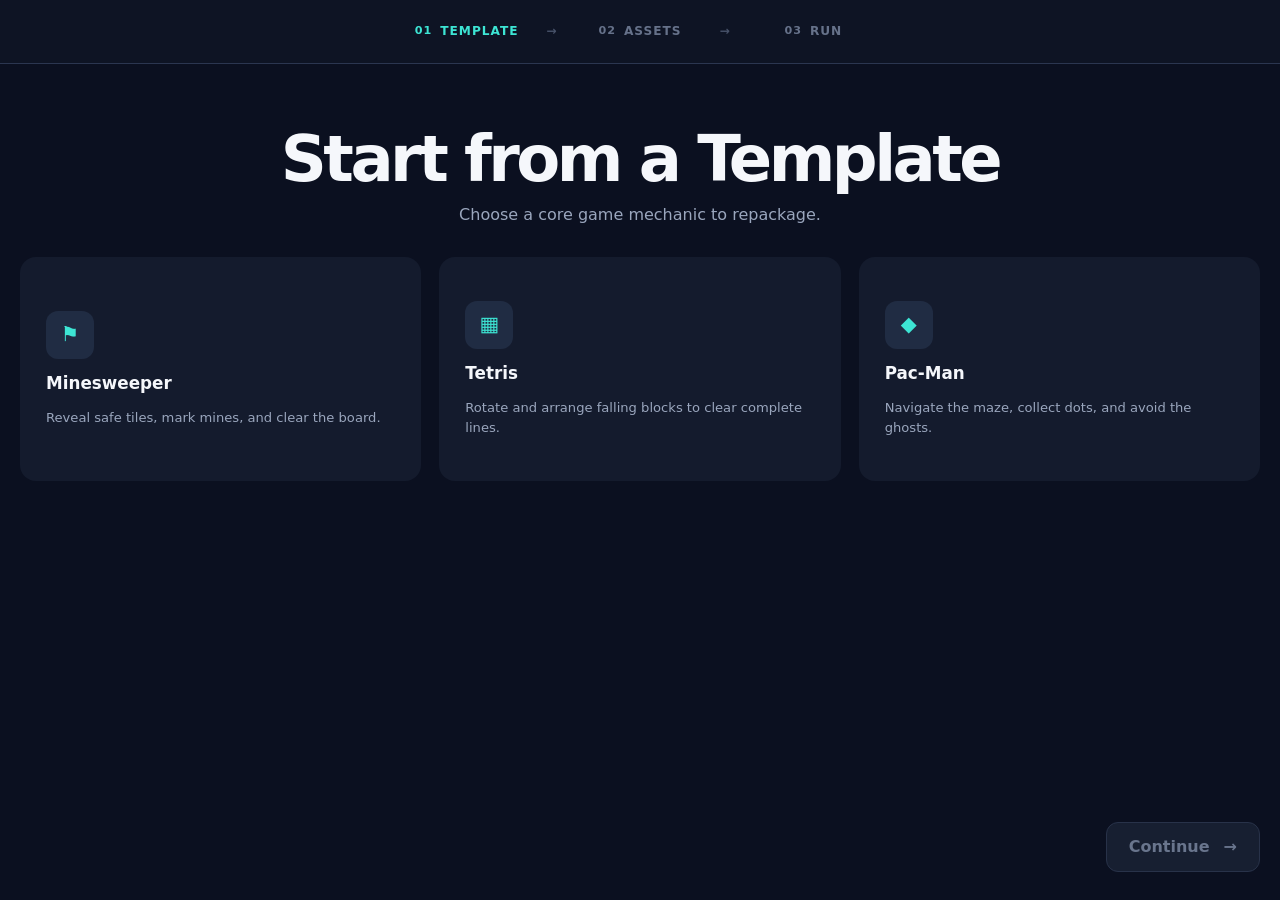
==== index.html @ 663548bf "Publish Shanzhai Event Generator" ====
<!doctype html>
<html lang="en">
  <head>
    <meta charset="UTF-8" />
    <meta name="viewport" content="width=device-width, initial-scale=1.0" />
    <meta name="description" content="A three-step classroom prototype about formulaic game-event production." />
    <title>Shanzhai Game Factory</title>
    <link rel="icon" type="image/svg+xml" href="data:image/svg+xml,%3Csvg xmlns='http://www.w3.org/2000/svg' viewBox='0 0 64 64'%3E%3Crect width='64' height='64' rx='14' fill='%230b1020'/%3E%3Cpath d='M13 22h22l-8 9h24L30 52l7-14H13z' fill='%233de5d4'/%3E%3C/svg%3E" />
    <link rel="stylesheet" href="style.css?v=9" />
  </head>
  <body>
    <header class="progress-header" aria-label="Production progress">
      <ol class="progress-track">
        <li data-progress="1"><b>01</b><span>TEMPLATE</span></li>
        <li data-progress="2"><b>02</b><span>ASSETS</span></li>
        <li data-progress="3"><b>03</b><span>RUN</span></li>
      </ol>
    </header>

    <main class="app-shell">
      <section class="wizard-step" id="step-template" data-step="1" aria-labelledby="template-title">
        <header class="step-copy">
          <h1 id="template-title">Start from a Template</h1>
          <p>Choose a core game mechanic to repackage.</p>
        </header>

        <div class="choice-grid template-grid" aria-label="Core game mechanic templates">
          <button class="choice-card" type="button" data-mechanic="minesweeper" aria-pressed="false">
            <span class="choice-icon" aria-hidden="true">⚑</span><strong>Minesweeper</strong><small>Reveal safe tiles, mark mines, and clear the board.</small><i aria-hidden="true">✓</i>
          </button>
          <button class="choice-card" type="button" data-mechanic="tetris" aria-pressed="false">
            <span class="choice-icon" aria-hidden="true">▦</span><strong>Tetris</strong><small>Rotate and arrange falling blocks to clear complete lines.</small><i aria-hidden="true">✓</i>
          </button>
          <button class="choice-card" type="button" data-mechanic="pacman" aria-pressed="false">
            <span class="choice-icon" aria-hidden="true">◆</span><strong>Pac-Man</strong><small>Navigate the maze, collect dots, and avoid the ghosts.</small><i aria-hidden="true">✓</i>
          </button>
        </div>

        <footer class="wizard-actions single-action">
          <button class="button button-primary" id="continue-button" type="button" disabled>Continue <span aria-hidden="true">→</span></button>
        </footer>
      </section>

      <section class="wizard-step" id="step-assets" data-step="2" aria-labelledby="assets-title" hidden>
        <header class="step-copy">
          <p class="selected-template">Selected Template: <strong id="selected-template-name">—</strong></p>
          <h1 id="assets-title">Prepare the Assets</h1>
          <p>Choose the elements used to package the game.</p>
        </header>

        <div class="choice-grid asset-grid" aria-label="Commercial packaging assets">
          <button class="choice-card asset-card" type="button" data-layer="character" aria-pressed="false">
            <span class="choice-icon" aria-hidden="true">◇</span><strong>Anime Character</strong><small>An original event host.</small><i aria-hidden="true">✓</i>
          </button>
          <button class="choice-card asset-card" type="button" data-layer="story" aria-pressed="false">
            <span class="choice-icon" aria-hidden="true">≋</span><strong>Event Story</strong><small>A short limited-time premise.</small><i aria-hidden="true">✓</i>
          </button>
          <button class="choice-card asset-card" type="button" data-layer="currency" aria-pressed="false">
            <span class="choice-icon" aria-hidden="true">◆</span><strong>Event Currency</strong><small>A collectible exchange token.</small><i aria-hidden="true">✓</i>
          </button>
          <button class="choice-card asset-card" type="button" data-layer="missions" aria-pressed="false">
            <span class="choice-icon" aria-hidden="true">☷</span><strong>Daily Missions</strong><small>A repeatable progress goal.</small><i aria-hidden="true">✓</i>
          </button>
          <button class="choice-card asset-card" type="button" data-layer="rewards" aria-pressed="false">
            <span class="choice-icon" aria-hidden="true">✺</span><strong>Limited Rewards</strong><small>A small scarcity display.</small><i aria-hidden="true">✓</i>
          </button>
          <button class="choice-card asset-card" type="button" data-layer="gacha" aria-pressed="false">
            <span class="choice-icon" aria-hidden="true">✧</span><strong>Gacha UI</strong><small>A draw button and pity count.</small><i aria-hidden="true">✓</i>
          </button>
        </div>

        <p class="formula-preview" id="formula-preview" aria-live="polite">Choose at least one asset.</p>

        <footer class="wizard-actions">
          <button class="button button-secondary" id="back-button" type="button"><span aria-hidden="true">←</span> Back</button>
          <button class="button button-primary" id="build-button" type="button" disabled>Build &amp; Run <span aria-hidden="true">→</span></button>
        </footer>
      </section>

      <section class="run-step" id="step-run" data-step="3" aria-labelledby="event-title" hidden>
        <header class="run-toolbar">
          <div class="system-stamp"><span>PREFAB EVENT GENERATED</span><strong id="formula-number">FORMULA NO. SZ-042</strong></div>
          <div class="run-actions">
            <button class="button button-secondary" id="back-to-builder" type="button"><span aria-hidden="true">←</span> Back to Builder</button>
            <button class="button button-secondary" id="restart-game" type="button">Restart Game <span aria-hidden="true">↻</span></button>
          </div>
        </header>

        <article class="game-frame" id="game-frame" data-mechanic="minesweeper" data-layout="0">
          <header class="event-header">
            <div class="event-mark" id="event-mark" aria-hidden="true">✦</div>
            <h1 id="event-title">Neon Bloom Protocol</h1>
            <article class="character-module" data-run-layer="character" hidden>
              <div class="abstract-portrait"><i></i><b></b></div><strong id="character-name">Astra Venn</strong>
            </article>
          </header>

          <article class="story-module" data-run-layer="story" hidden>
            <strong id="story-speaker">Astra Venn</strong><p id="story-text">The copied signal is multiplying again. Keep moving.</p>
          </article>

          <div class="game-body">
            <section class="core-game" aria-label="Playable core mechanic"><div class="core-stage" id="game-stage"></div></section>

            <section class="packaging-panel" id="packaging-panel" aria-label="Selected commercial packaging">
              <article class="package-module currency-module" data-run-layer="currency" hidden>
                <span class="module-icon" aria-hidden="true">◆</span><div><strong id="currency-value">1,840</strong><small id="currency-name">PULSE SHARDS</small></div>
              </article>
              <article class="package-module mission-module" data-run-layer="missions" hidden>
                <strong>Daily Mission</strong><p id="mission-name">Move through the arena</p><div class="progress-bar"><i id="mission-bar"></i></div><small id="mission-value">0%</small>
              </article>
              <article class="package-module reward-module" data-run-layer="rewards" hidden>
                <strong>Limited Rewards</strong><div class="reward-row" id="reward-row"></div>
              </article>
              <article class="package-module gacha-module" data-run-layer="gacha" hidden>
                <strong id="gacha-title">ASTRA / OVERCLOCKED</strong><button class="draw-button" id="gacha-pull" type="button">Draw ×1</button><small id="gacha-status">Guarantee 18 / 80</small>
              </article>
            </section>
          </div>
        </article>
      </section>
    </main>

    <output class="toast" id="toast" aria-live="polite"></output>
    <noscript><p class="noscript">This prototype requires JavaScript.</p></noscript>
    <script src="script.js?v=9"></script>
  </body>
</html>
---- style.css ----
:root {
  color-scheme: dark;
  --bg: #0b1020;
  --surface: #141b2d;
  --surface-2: #1a2338;
  --line: #2b3650;
  --text: #f5f7fb;
  --muted: #9aa6bd;
  --cyan: #3de5d4;
  --pink: #f052a7;
  --yellow: #f3ca5b;
  --accent: var(--cyan);
  --radius: 16px;
  font-family: Inter, ui-sans-serif, system-ui, -apple-system, BlinkMacSystemFont, "Segoe UI", sans-serif;
}

* { box-sizing: border-box; }
html { min-width: 0; }
body { min-width: 0; min-height: 100vh; margin: 0; color: var(--text); background: var(--bg); line-height: 1.5; overflow-x: hidden; }
button { color: inherit; font: inherit; }
button:not(:disabled) { cursor: pointer; }
button:focus-visible { outline: 3px solid var(--yellow); outline-offset: 3px; }
[hidden] { display: none !important; }
h1, h2, h3, p { margin: 0; }

.progress-header { height: 64px; display: grid; place-items: center; border-bottom: 1px solid var(--line); background: #0e1424; }
.progress-track { width: min(520px, calc(100% - 32px)); margin: 0; padding: 0; display: grid; grid-template-columns: repeat(3, 1fr); list-style: none; }
.progress-track li { position: relative; display: flex; align-items: center; justify-content: center; gap: 8px; color: #66728a; font-size: .76rem; font-weight: 800; letter-spacing: .08em; }
.progress-track li:not(:last-child)::after { content: "→"; position: absolute; right: -4px; color: #475269; }
.progress-track b { font-size: .7rem; }
.progress-track li.is-current { color: var(--cyan); }
.progress-track li.is-complete { color: #b8c1d2; }

.app-shell { width: min(1240px, calc(100% - 40px)); min-height: calc(100vh - 64px); margin: 0 auto; }
.wizard-step { min-height: calc(100vh - 64px); padding: clamp(42px, 7vh, 82px) 0 28px; display: flex; flex-direction: column; animation: step-in 180ms ease both; }
.step-copy { margin-bottom: 30px; text-align: center; }
.step-copy h1 { font-size: clamp(2.35rem, 5vw, 4.4rem); line-height: 1; letter-spacing: -.055em; }
.step-copy > p:last-child { margin-top: 12px; color: var(--muted); font-size: 1rem; }
.selected-template { margin-bottom: 12px; color: var(--muted); font-size: .82rem; }
.selected-template strong { color: var(--cyan); }

.choice-grid { display: grid; gap: 18px; }
.template-grid { grid-template-columns: repeat(3, minmax(0, 1fr)); }
.asset-grid { width: min(980px, 100%); margin: 0 auto; grid-template-columns: repeat(3, minmax(0, 1fr)); }
.choice-card { min-width: 0; min-height: 224px; padding: 24px; position: relative; display: grid; align-content: center; justify-items: start; gap: 12px; color: var(--text); background: var(--surface); border: 2px solid transparent; border-radius: var(--radius); text-align: left; transition: transform 140ms ease, border-color 140ms ease, background 140ms ease; }
.choice-card:hover { transform: translateY(-3px); border-color: #40506f; background: #182135; }
.choice-card:active { transform: translateY(0) scale(.99); }
.choice-card[aria-pressed="true"] { border-color: var(--cyan); background: #162636; }
.choice-card > strong { font-size: 1.05rem; }
.choice-card > small { color: var(--muted); font-size: .82rem; line-height: 1.5; }
.choice-card > i { width: 28px; aspect-ratio: 1; position: absolute; top: 14px; right: 14px; display: grid; place-items: center; color: #071312; background: var(--cyan); border-radius: 50%; font-size: .8rem; font-style: normal; font-weight: 900; opacity: 0; transform: scale(.7); transition: opacity 140ms ease, transform 140ms ease; }
.choice-card[aria-pressed="true"] > i { opacity: 1; transform: scale(1); }
.choice-icon { width: 48px; aspect-ratio: 1; display: grid; place-items: center; color: var(--cyan); background: #202c43; border-radius: 12px; font-size: 1.3rem; }
.asset-card { min-height: 150px; grid-template-columns: 52px minmax(0, 1fr); align-items: center; align-content: center; gap: 6px 14px; }
.asset-card .choice-icon { grid-row: 1 / 3; }
.asset-card > strong, .asset-card > small { grid-column: 2; }
.asset-card:nth-child(even)[aria-pressed="true"] { border-color: var(--pink); background: #291d35; }
.asset-card:nth-child(even)[aria-pressed="true"] > i { color: white; background: var(--pink); }
.asset-card:nth-child(even) .choice-icon { color: var(--pink); }

.formula-preview { width: min(980px, 100%); margin: 22px auto 0; color: var(--muted); font-size: .82rem; text-align: center; overflow-wrap: anywhere; }
.formula-preview.is-ready { color: #d9e0ec; }

.wizard-actions { margin-top: auto; padding-top: 28px; display: flex; align-items: center; justify-content: space-between; gap: 16px; }
.single-action { justify-content: flex-end; }
.button { min-height: 50px; padding: 0 22px; display: inline-flex; align-items: center; justify-content: center; gap: 14px; border: 1px solid var(--line); border-radius: 12px; font-weight: 800; transition: transform 130ms ease, background 130ms ease, border-color 130ms ease; }
.button:active:not(:disabled) { transform: translateY(1px); }
.button-primary { color: #061412; background: var(--cyan); border-color: var(--cyan); }
.button-primary:hover:not(:disabled) { background: #75eee2; }
.button-primary:disabled { color: #69758d; background: #171f31; border-color: #283249; cursor: not-allowed; }
.button-secondary { color: var(--text); background: var(--surface); }
.button-secondary:hover { border-color: var(--cyan); background: #182537; }

.run-step { min-height: calc(100vh - 64px); padding: 20px 0 28px; animation: step-in 180ms ease both; }
.run-toolbar { min-height: 58px; margin-bottom: 16px; display: flex; align-items: center; justify-content: space-between; gap: 18px; }
.system-stamp { display: grid; gap: 2px; color: var(--muted); font-size: .68rem; letter-spacing: .09em; }
.system-stamp strong { color: var(--cyan); font-size: .82rem; }
.run-actions { display: flex; gap: 10px; }
.run-actions .button { min-height: 44px; padding-inline: 16px; font-size: .82rem; }

.game-frame { --game-accent: var(--cyan); min-height: calc(100vh - 158px); overflow: hidden; background: var(--surface); border-radius: 20px; }
.game-frame[data-mechanic="tetris"] { --game-accent: #b690ff; }
.game-frame[data-mechanic="pacman"] { --game-accent: #62dfa6; }
.event-header { min-height: 104px; padding: 18px 22px; display: grid; grid-template-columns: 58px minmax(0, 1fr) auto; align-items: center; gap: 18px; background: #1a2438; }
.event-mark { width: 56px; aspect-ratio: 1; display: grid; place-items: center; color: #071413; background: var(--game-accent); border-radius: 16px; font-size: 1.35rem; }
.event-header h1 { font-size: clamp(1.7rem, 3.3vw, 3rem); line-height: 1; letter-spacing: -.045em; text-transform: uppercase; }
.game-frame:not(.has-character) .event-header { grid-template-columns: 58px minmax(0, 1fr); }
.character-module { min-width: 190px; padding: 9px 12px; display: grid; grid-template-columns: 48px minmax(0, 1fr); align-items: center; gap: 10px; background: #232036; border-radius: 14px; }
.abstract-portrait { width: 46px; aspect-ratio: 1; position: relative; overflow: hidden; background: var(--pink); border-radius: 50%; }
.abstract-portrait i { width: 21px; aspect-ratio: 1; position: absolute; left: 13px; top: 6px; background: #ffd7c9; border-radius: 50%; }
.abstract-portrait b { width: 33px; height: 22px; position: absolute; left: 7px; bottom: -3px; background: #563c88; border-radius: 50% 50% 0 0; }
.character-module strong { overflow: hidden; text-overflow: ellipsis; white-space: nowrap; }
.story-module { padding: 13px 22px; display: flex; align-items: baseline; gap: 12px; background: #251c32; border-top: 1px solid #392746; }
.story-module strong { color: var(--pink); white-space: nowrap; }
.story-module p { color: #d6cfdf; font-size: .88rem; }

.game-body { padding: 16px; display: grid; grid-template-columns: minmax(0, 1fr) 280px; gap: 16px; }
.core-game { min-width: 0; overflow: hidden; background: #101728; border-radius: var(--radius); }
.core-stage { min-height: 520px; }
.packaging-panel { min-width: 0; display: grid; align-content: start; gap: 12px; }
.package-module { min-width: 0; padding: 16px; background: var(--surface-2); border-radius: 14px; }
.currency-module { display: flex; align-items: center; gap: 14px; }
.module-icon { width: 38px; aspect-ratio: 1; display: grid; place-items: center; color: #071413; background: var(--game-accent); border-radius: 11px; }
.currency-module > div { min-width: 0; display: grid; }
.currency-module strong { color: var(--game-accent); font-size: 1.35rem; }
.currency-module small, .gacha-module small { color: var(--muted); font-size: .72rem; }
.mission-module p { margin-top: 6px; color: var(--muted); font-size: .82rem; }
.mission-module > small { display: block; margin-top: 7px; color: var(--game-accent); text-align: right; }
.progress-bar { height: 8px; margin-top: 12px; overflow: hidden; background: #0d1424; border-radius: 99px; }
.progress-bar i { width: 0; height: 100%; display: block; background: var(--game-accent); transition: width 160ms ease; }
.reward-row { margin-top: 12px; display: grid; grid-template-columns: repeat(3, 1fr); gap: 7px; }
.reward-item { padding: 10px 4px; display: grid; place-items: center; gap: 4px; color: var(--game-accent); background: #101728; border-radius: 10px; text-align: center; }
.reward-item small { color: var(--muted); font-size: .68rem; }
.gacha-module { display: grid; gap: 10px; }
.draw-button, .core-button { min-height: 42px; padding: 0 14px; color: white; background: #3c2448; border: 1px solid var(--pink); border-radius: 10px; font-weight: 800; transition: background 130ms ease, transform 130ms ease; }
.draw-button:hover, .core-button:hover:not(:disabled) { background: #57305f; }
.draw-button:active, .core-button:active:not(:disabled) { transform: translateY(1px); }
.core-button:disabled { opacity: .38; cursor: not-allowed; }

/* Three fixed layout families; Build & Run selects one internally. */
.game-frame[data-layout="1"] .game-body { grid-template-columns: 1fr; }
.game-frame[data-layout="1"] .packaging-panel { grid-template-columns: repeat(auto-fit, minmax(210px, 1fr)); }
.game-frame[data-layout="1"] .core-stage { min-height: 560px; }
.game-frame[data-layout="2"] .game-body { grid-template-columns: 300px minmax(0, 1fr); }
.game-frame[data-layout="2"] .packaging-panel { grid-column: 1; grid-row: 1; }
.game-frame[data-layout="2"] .core-game { grid-column: 2; grid-row: 1; }
.game-frame:not(.has-packaging) .game-body { grid-template-columns: 1fr; }
.game-frame[data-layout="2"]:not(.has-packaging) .core-game { grid-column: 1; grid-row: 1; }

/* Playable classic mechanics */
.game-hud { min-height: 48px; padding: 0 16px; display: flex; align-items: center; justify-content: space-between; gap: 12px; color: #dce4ef; background: #182238; font-size: .78rem; font-weight: 800; }
.move-pad { display: grid; grid-template-columns: repeat(3, 42px); gap: 5px; }
.move-pad .core-button { min-height: 40px; padding: 0; }
.move-pad .up { grid-column: 2; }.move-pad .left { grid-column: 1; grid-row: 2; }.move-pad .down { grid-column: 2; grid-row: 2; }.move-pad .right { grid-column: 3; grid-row: 2; }
.game-status { color: var(--muted); font-size: .82rem; }

/* Minesweeper */
.minesweeper-game { min-height: 520px; padding: 16px; display: grid; grid-template-rows: auto 1fr auto; gap: 16px; background: #101a2d; }
.mine-board { width: min(500px, 100%); aspect-ratio: 1; padding: 10px; place-self: center; display: grid; grid-template-columns: repeat(9, 1fr); gap: 4px; background: #0c1424; border-radius: 16px; }
.mine-cell { min-width: 0; padding: 0; color: #dce9f5; background: #26344d; border: 1px solid #34445f; border-radius: 7px; font-size: clamp(.65rem, 2vw, 1rem); font-weight: 900; transition: background 100ms ease, transform 100ms ease; }
.mine-cell:hover:not(:disabled) { background: #314361; transform: scale(.96); }
.mine-cell.is-revealed { background: #151f31; border-color: #253249; }
.mine-cell.is-flagged { color: var(--pink); background: #39243c; }
.mine-cell.is-mine { color: white; background: #a63b70; }
.mine-count-1 { color: #62dce0; }.mine-count-2 { color: #73dfa1; }.mine-count-3 { color: #ff718e; }.mine-count-4, .mine-count-5, .mine-count-6, .mine-count-7, .mine-count-8 { color: #c49aff; }
.minesweeper-game > .game-status { min-height: 24px; text-align: center; }

/* Tetris */
.tetris-game { min-height: 520px; padding: 16px; display: grid; grid-template-rows: auto 1fr auto; gap: 14px; background: #151429; }
.tetris-playfield { min-width: 0; display: grid; grid-template-columns: minmax(220px, 310px) 170px; align-items: center; justify-content: center; gap: 18px; }
.tetris-board { width: min(310px, 100%); aspect-ratio: 1 / 2; padding: 6px; display: grid; grid-template-columns: repeat(10, 1fr); grid-template-rows: repeat(20, 1fr); gap: 2px; background: #0b1020; border-radius: 12px; }
.tetris-cell { min-width: 0; min-height: 0; background: #182137; border-radius: 2px; }
.tetris-cell[class*="block-"] { border: 1px solid rgba(255,255,255,.18); }
.block-1 { background: #48dcd4; }.block-2 { background: #f3ca5b; }.block-3 { background: #b690ff; }.block-4 { background: #ff9e68; }.block-5 { background: #6e9cff; }.block-6 { background: #62dfa6; }.block-7 { background: #f052a7; }
.tetris-cell.is-active { outline: 1px solid rgba(255,255,255,.55); outline-offset: -2px; }
.tetris-info { min-width: 0; display: grid; gap: 8px; }
.tetris-info strong { color: var(--game-accent); font-size: 2.6rem; line-height: 1; }
.tetris-info > span { color: var(--muted); font-size: .68rem; font-weight: 800; }
.tetris-controls { display: flex; justify-content: center; flex-wrap: wrap; gap: 7px; }

/* Pac-Man style maze with original geometric pieces */
.pacman-game { min-height: 520px; padding: 16px; display: grid; grid-template-rows: auto 1fr auto; gap: 14px; background: #10221e; }
.maze-board { width: min(720px, 100%); aspect-ratio: 17 / 13; padding: 7px; place-self: center; display: grid; grid-template-columns: repeat(var(--maze-columns), 1fr); grid-template-rows: repeat(13, 1fr); gap: 2px; background: #0b1517; border-radius: 14px; }
.maze-cell { min-width: 0; min-height: 0; position: relative; display: grid; place-items: center; background: #142724; }
.maze-cell.is-wall { background: #315249; border-radius: 3px; }
.maze-dot { width: 22%; aspect-ratio: 1; background: #f3ca5b; border-radius: 50%; }
.maze-player { width: 66%; aspect-ratio: 1; z-index: 2; background: var(--cyan); border: 3px solid #9bf8ee; border-radius: 8px; transform: rotate(45deg); }
.maze-enemy { width: 66%; height: 72%; z-index: 3; background: var(--pink); border-radius: 50% 50% 16% 16%; }
.maze-enemy::after { content: ""; width: 18%; aspect-ratio: 1; position: absolute; left: 22%; top: 27%; background: white; border-radius: 50%; box-shadow: 13px 0 0 white; }
.maze-controls { display: grid; grid-template-columns: auto 1fr; align-items: center; gap: 16px; }

/* Asset selections reskin the game without changing its rules. */
.game-frame.asset-character .maze-player { background: var(--pink); border-color: #ffb9dc; border-radius: 50%; }
.game-frame.asset-character .mine-cell.is-flagged { color: #ffd4e8; }
.game-frame.asset-character .tetris-cell.is-active { border-radius: 50%; }
.game-frame.asset-story .mine-board, .game-frame.asset-story .tetris-board, .game-frame.asset-story .maze-board { background: #17142a; }
.game-frame.asset-currency .mine-board, .game-frame.asset-currency .tetris-board, .game-frame.asset-currency .maze-board { outline: 2px solid var(--cyan); outline-offset: 3px; }
.game-frame.asset-missions .game-hud { box-shadow: inset 0 -3px 0 var(--pink); }
.game-frame.asset-rewards .maze-dot { background: #fff0a3; box-shadow: 0 0 0 2px rgba(243,202,91,.24); }
.game-frame.asset-rewards .mine-cell.is-revealed { border-color: #536685; }
.game-frame.asset-rewards .tetris-cell[class*="block-"] { border-color: rgba(255,255,255,.48); }
.game-frame.asset-gacha .mine-board, .game-frame.asset-gacha .tetris-board, .game-frame.asset-gacha .maze-board { box-shadow: 8px 8px 0 rgba(240,82,167,.22); }

.toast { min-height: 38px; max-width: min(420px, calc(100% - 24px)); padding: 8px 13px; position: fixed; right: 16px; bottom: 16px; z-index: 20; color: #071312; background: var(--cyan); border-radius: 10px; font-size: .8rem; font-weight: 800; opacity: 0; pointer-events: none; transform: translateY(10px); transition: opacity 130ms ease, transform 130ms ease; }
.toast.is-visible { opacity: 1; transform: none; }
.noscript { margin: 20px; color: var(--pink); }

@keyframes step-in { from { opacity: 0; transform: translateY(6px); } to { opacity: 1; transform: none; } }
@media (prefers-reduced-motion: reduce) { *, *::before, *::after { animation-duration: .01ms !important; transition-duration: .01ms !important; } }

@media (max-width: 980px) {
  .template-grid { grid-template-columns: repeat(2, minmax(0, 1fr)); }
  .template-grid .choice-card:last-child:nth-child(odd) { width: calc(50% - 9px); grid-column: 1 / -1; justify-self: center; }
  .game-body, .game-frame[data-layout="2"] .game-body { grid-template-columns: 1fr; }
  .game-frame[data-layout="2"] .packaging-panel, .game-frame[data-layout="2"] .core-game { grid-column: auto; grid-row: auto; }
  .packaging-panel { grid-template-columns: repeat(auto-fit, minmax(210px, 1fr)); }
  .core-stage { min-height: 480px; }
}

@media (max-width: 720px) {
  .progress-track { width: calc(100% - 18px); }
  .progress-track li { font-size: .64rem; }
  .app-shell { width: min(100% - 20px, 1240px); }
  .wizard-step { padding-top: 34px; }
  .step-copy h1 { font-size: 2.35rem; }
  .asset-grid { grid-template-columns: repeat(2, minmax(0, 1fr)); }
  .run-toolbar { align-items: stretch; flex-direction: column; }
  .run-actions { display: grid; grid-template-columns: 1fr 1fr; }
  .event-header { grid-template-columns: 48px minmax(0, 1fr); }
  .game-frame:not(.has-character) .event-header { grid-template-columns: 48px minmax(0, 1fr); }
  .event-mark { width: 48px; }
  .character-module { grid-column: 1 / -1; }
  .story-module { align-items: flex-start; flex-direction: column; gap: 2px; }
  .game-body { padding: 10px; }
  .tetris-playfield { grid-template-columns: minmax(210px, 290px); }
  .tetris-info { grid-template-columns: auto 1fr; align-items: center; }
  .tetris-info .game-status { grid-column: 1 / -1; }
}

@media (max-width: 520px) {
  .progress-header { height: 56px; }
  .progress-track li { gap: 4px; letter-spacing: .03em; }
  .app-shell { min-height: calc(100vh - 56px); }
  .wizard-step { min-height: calc(100vh - 56px); }
  .template-grid, .asset-grid { grid-template-columns: 1fr; }
  .template-grid .choice-card:last-child:nth-child(odd) { width: 100%; grid-column: auto; }
  .choice-card { min-height: 150px; }
  .asset-card { min-height: 132px; }
  .wizard-actions { align-items: stretch; flex-direction: column-reverse; }
  .single-action { flex-direction: column; }
  .wizard-actions .button { width: 100%; }
  .run-actions { grid-template-columns: 1fr; }
  .event-header { padding: 14px; }
  .event-header h1 { font-size: 1.7rem; }
  .event-mark { display: none; }
  .event-header, .game-frame:not(.has-character) .event-header { grid-template-columns: 1fr; }
  .character-module { grid-column: auto; min-width: 0; }
  .packaging-panel, .game-frame[data-layout="1"] .packaging-panel { grid-template-columns: 1fr; }
  .core-stage, .game-frame[data-layout="1"] .core-stage { min-height: 440px; }
  .game-hud { padding-inline: 10px; font-size: .65rem; }
  .minesweeper-game, .tetris-game, .pacman-game { min-height: 440px; padding: 10px; }
  .mine-board { gap: 3px; padding: 6px; }
  .tetris-controls .core-button { min-width: 44px; padding-inline: 10px; }
  .maze-controls { grid-template-columns: 1fr; }
  .maze-controls .move-pad { justify-self: center; }
}
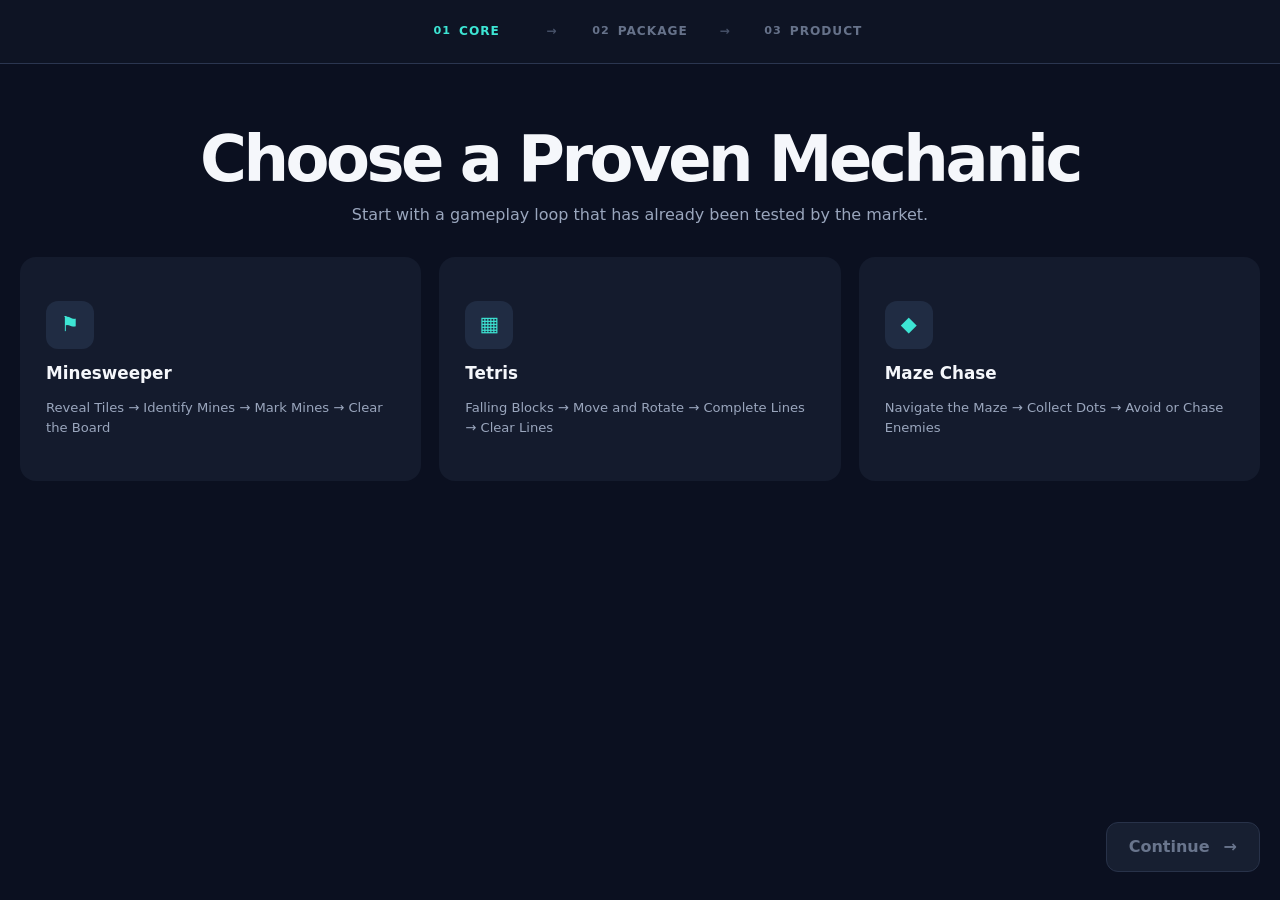
==== commit 2fe9db1c: "Add packaging factory and reveal mechanic" ====
--- a/index.html
+++ b/index.html
@@ -6,35 +6,37 @@
     <meta name="description" content="A three-step classroom prototype about formulaic game-event production." />
     <title>Shanzhai Game Factory</title>
     <link rel="icon" type="image/svg+xml" href="data:image/svg+xml,%3Csvg xmlns='http://www.w3.org/2000/svg' viewBox='0 0 64 64'%3E%3Crect width='64' height='64' rx='14' fill='%230b1020'/%3E%3Cpath d='M13 22h22l-8 9h24L30 52l7-14H13z' fill='%233de5d4'/%3E%3C/svg%3E" />
-    <link rel="stylesheet" href="style.css?v=9" />
+    <link rel="stylesheet" href="style.css?v=12" />
   </head>
   <body>
     <header class="progress-header" aria-label="Production progress">
       <ol class="progress-track">
-        <li data-progress="1"><b>01</b><span>TEMPLATE</span></li>
-        <li data-progress="2"><b>02</b><span>ASSETS</span></li>
-        <li data-progress="3"><b>03</b><span>RUN</span></li>
+        <li data-progress="1"><b>01</b><span>CORE</span></li>
+        <li data-progress="2"><b>02</b><span>PACKAGE</span></li>
+        <li data-progress="3"><b>03</b><span>PRODUCT</span></li>
       </ol>
     </header>
 
     <main class="app-shell">
       <section class="wizard-step" id="step-template" data-step="1" aria-labelledby="template-title">
         <header class="step-copy">
-          <h1 id="template-title">Start from a Template</h1>
-          <p>Choose a core game mechanic to repackage.</p>
+          <h1 id="template-title">Choose a Proven Mechanic</h1>
+          <p>Start with a gameplay loop that has already been tested by the market.</p>
         </header>
 
         <div class="choice-grid template-grid" aria-label="Core game mechanic templates">
           <button class="choice-card" type="button" data-mechanic="minesweeper" aria-pressed="false">
-            <span class="choice-icon" aria-hidden="true">⚑</span><strong>Minesweeper</strong><small>Reveal safe tiles, mark mines, and clear the board.</small><i aria-hidden="true">✓</i>
+            <span class="choice-icon" aria-hidden="true">⚑</span><strong>Minesweeper</strong><small>Reveal Tiles → Identify Mines → Mark Mines → Clear the Board</small><i aria-hidden="true">✓</i>
           </button>
           <button class="choice-card" type="button" data-mechanic="tetris" aria-pressed="false">
-            <span class="choice-icon" aria-hidden="true">▦</span><strong>Tetris</strong><small>Rotate and arrange falling blocks to clear complete lines.</small><i aria-hidden="true">✓</i>
+            <span class="choice-icon" aria-hidden="true">▦</span><strong>Tetris</strong><small>Falling Blocks → Move and Rotate → Complete Lines → Clear Lines</small><i aria-hidden="true">✓</i>
           </button>
           <button class="choice-card" type="button" data-mechanic="pacman" aria-pressed="false">
-            <span class="choice-icon" aria-hidden="true">◆</span><strong>Pac-Man</strong><small>Navigate the maze, collect dots, and avoid the ghosts.</small><i aria-hidden="true">✓</i>
+            <span class="choice-icon" aria-hidden="true">◆</span><strong>Maze Chase</strong><small>Navigate the Maze → Collect Dots → Avoid or Chase Enemies</small><i aria-hidden="true">✓</i>
           </button>
         </div>
+
+        <p class="template-feedback" id="template-feedback" aria-live="polite" hidden>Core mechanic extracted.<br />No original gameplay required.</p>
 
         <footer class="wizard-actions single-action">
           <button class="button button-primary" id="continue-button" type="button" disabled>Continue <span aria-hidden="true">→</span></button>
@@ -44,32 +46,17 @@
       <section class="wizard-step" id="step-assets" data-step="2" aria-labelledby="assets-title" hidden>
         <header class="step-copy">
           <p class="selected-template">Selected Template: <strong id="selected-template-name">—</strong></p>
-          <h1 id="assets-title">Prepare the Assets</h1>
-          <p>Choose the elements used to package the game.</p>
+          <h1 id="assets-title">Apply the Packaging</h1>
+          <p>Make the same mechanic look like a different product.</p>
         </header>
 
-        <div class="choice-grid asset-grid" aria-label="Commercial packaging assets">
-          <button class="choice-card asset-card" type="button" data-layer="character" aria-pressed="false">
-            <span class="choice-icon" aria-hidden="true">◇</span><strong>Anime Character</strong><small>An original event host.</small><i aria-hidden="true">✓</i>
-          </button>
-          <button class="choice-card asset-card" type="button" data-layer="story" aria-pressed="false">
-            <span class="choice-icon" aria-hidden="true">≋</span><strong>Event Story</strong><small>A short limited-time premise.</small><i aria-hidden="true">✓</i>
-          </button>
-          <button class="choice-card asset-card" type="button" data-layer="currency" aria-pressed="false">
-            <span class="choice-icon" aria-hidden="true">◆</span><strong>Event Currency</strong><small>A collectible exchange token.</small><i aria-hidden="true">✓</i>
-          </button>
-          <button class="choice-card asset-card" type="button" data-layer="missions" aria-pressed="false">
-            <span class="choice-icon" aria-hidden="true">☷</span><strong>Daily Missions</strong><small>A repeatable progress goal.</small><i aria-hidden="true">✓</i>
-          </button>
-          <button class="choice-card asset-card" type="button" data-layer="rewards" aria-pressed="false">
-            <span class="choice-icon" aria-hidden="true">✺</span><strong>Limited Rewards</strong><small>A small scarcity display.</small><i aria-hidden="true">✓</i>
-          </button>
-          <button class="choice-card asset-card" type="button" data-layer="gacha" aria-pressed="false">
-            <span class="choice-icon" aria-hidden="true">✧</span><strong>Gacha UI</strong><small>A draw button and pity count.</small><i aria-hidden="true">✓</i>
-          </button>
+        <div class="choice-grid asset-grid" id="asset-grid" aria-label="Packaging modules"></div>
+
+        <p class="formula-preview" id="formula-preview" aria-live="polite">Choose at least one packaging module.</p>
+        <div class="production-process" id="production-process" aria-live="polite" hidden>
+          <span id="production-status">Extracting proven mechanic…</span>
+          <div class="production-bar" aria-hidden="true"><i id="production-bar"></i></div>
         </div>
-
-        <p class="formula-preview" id="formula-preview" aria-live="polite">Choose at least one asset.</p>
 
         <footer class="wizard-actions">
           <button class="button button-secondary" id="back-button" type="button"><span aria-hidden="true">←</span> Back</button>
@@ -79,9 +66,15 @@
 
       <section class="run-step" id="step-run" data-step="3" aria-labelledby="event-title" hidden>
         <header class="run-toolbar">
-          <div class="system-stamp"><span>PREFAB EVENT GENERATED</span><strong id="formula-number">FORMULA NO. SZ-042</strong></div>
+          <div class="system-stamp">
+            <span>PREFAB EVENT GENERATED</span><strong id="formula-number">FORMULA NO. SZ-042</strong>
+            <small><b>Core Mechanic:</b> <span id="core-mechanic-summary">—</span></small>
+            <small><b>Packaging:</b> <span id="added-elements-summary">—</span></small>
+          </div>
           <div class="run-actions">
             <button class="button button-secondary" id="back-to-builder" type="button"><span aria-hidden="true">←</span> Back to Builder</button>
+            <button class="button button-secondary" id="reveal-mechanic" type="button">Reveal the Original Mechanic</button>
+            <span class="skin-action"><button class="button button-secondary" id="another-skin" type="button">Generate Another Skin</button><small>Same mechanic. New product.</small></span>
             <button class="button button-secondary" id="restart-game" type="button">Restart Game <span aria-hidden="true">↻</span></button>
           </div>
         </header>
@@ -90,39 +83,19 @@
           <header class="event-header">
             <div class="event-mark" id="event-mark" aria-hidden="true">✦</div>
             <h1 id="event-title">Neon Bloom Protocol</h1>
-            <article class="character-module" data-run-layer="character" hidden>
-              <div class="abstract-portrait"><i></i><b></b></div><strong id="character-name">Astra Venn</strong>
-            </article>
           </header>
-
-          <article class="story-module" data-run-layer="story" hidden>
-            <strong id="story-speaker">Astra Venn</strong><p id="story-text">The copied signal is multiplying again. Keep moving.</p>
-          </article>
 
           <div class="game-body">
             <section class="core-game" aria-label="Playable core mechanic"><div class="core-stage" id="game-stage"></div></section>
-
-            <section class="packaging-panel" id="packaging-panel" aria-label="Selected commercial packaging">
-              <article class="package-module currency-module" data-run-layer="currency" hidden>
-                <span class="module-icon" aria-hidden="true">◆</span><div><strong id="currency-value">1,840</strong><small id="currency-name">PULSE SHARDS</small></div>
-              </article>
-              <article class="package-module mission-module" data-run-layer="missions" hidden>
-                <strong>Daily Mission</strong><p id="mission-name">Move through the arena</p><div class="progress-bar"><i id="mission-bar"></i></div><small id="mission-value">0%</small>
-              </article>
-              <article class="package-module reward-module" data-run-layer="rewards" hidden>
-                <strong>Limited Rewards</strong><div class="reward-row" id="reward-row"></div>
-              </article>
-              <article class="package-module gacha-module" data-run-layer="gacha" hidden>
-                <strong id="gacha-title">ASTRA / OVERCLOCKED</strong><button class="draw-button" id="gacha-pull" type="button">Draw ×1</button><small id="gacha-status">Guarantee 18 / 80</small>
-              </article>
-            </section>
+            <section class="packaging-panel" id="packaging-panel" aria-label="Selected packaging modules"></section>
           </div>
         </article>
+        <p class="production-data"><span>Core Mechanic Reused: <b>100%</b></span><span>Visual Packaging Replaced: <b>92%</b></span><span>Original Gameplay Added: <b>3%</b></span><span>Market Readiness: <b>98%</b></span><small>Fictional production data for artistic commentary.</small></p>
       </section>
     </main>
 
     <output class="toast" id="toast" aria-live="polite"></output>
     <noscript><p class="noscript">This prototype requires JavaScript.</p></noscript>
-    <script src="script.js?v=9"></script>
+    <script src="script.js?v=12"></script>
   </body>
 </html>
--- a/style.css
+++ b/style.css
@@ -51,15 +51,28 @@
 .choice-card > i { width: 28px; aspect-ratio: 1; position: absolute; top: 14px; right: 14px; display: grid; place-items: center; color: #071312; background: var(--cyan); border-radius: 50%; font-size: .8rem; font-style: normal; font-weight: 900; opacity: 0; transform: scale(.7); transition: opacity 140ms ease, transform 140ms ease; }
 .choice-card[aria-pressed="true"] > i { opacity: 1; transform: scale(1); }
 .choice-icon { width: 48px; aspect-ratio: 1; display: grid; place-items: center; color: var(--cyan); background: #202c43; border-radius: 12px; font-size: 1.3rem; }
-.asset-card { min-height: 150px; grid-template-columns: 52px minmax(0, 1fr); align-items: center; align-content: center; gap: 6px 14px; }
+.asset-card { min-height: 190px; grid-template-columns: 52px minmax(0, 1fr); align-items: center; align-content: center; gap: 6px 14px; }
 .asset-card .choice-icon { grid-row: 1 / 3; }
 .asset-card > strong, .asset-card > small { grid-column: 2; }
-.asset-card:nth-child(even)[aria-pressed="true"] { border-color: var(--pink); background: #291d35; }
-.asset-card:nth-child(even)[aria-pressed="true"] > i { color: white; background: var(--pink); }
+.asset-group:hover { transform: none; border-color: transparent; background: var(--surface); }
+.asset-group[data-selected="true"] { border-color: var(--cyan); background: #162636; }
+.asset-group[data-selected="true"] > i { opacity: 1; transform: scale(1); }
+.asset-card:nth-child(even)[data-selected="true"] { border-color: var(--pink); background: #291d35; }
+.asset-card:nth-child(even)[data-selected="true"] > i { color: white; background: var(--pink); }
 .asset-card:nth-child(even) .choice-icon { color: var(--pink); }
+.asset-options { grid-column: 1 / -1; width: 100%; margin-top: 9px; display: grid; grid-template-columns: repeat(3, minmax(0, 1fr)); gap: 7px; }
+.asset-option { min-width: 0; min-height: 38px; padding: 6px 8px; color: var(--muted); background: #101728; border: 1px solid var(--line); border-radius: 9px; font-size: .72rem; font-weight: 800; transition: color 120ms ease, background 120ms ease, border-color 120ms ease, transform 120ms ease; }
+.asset-option:hover { color: var(--text); border-color: #53627d; background: #1b263b; }
+.asset-option:active { transform: translateY(1px); }
+.asset-option[aria-pressed="true"] { color: #071413; border-color: var(--cyan); background: var(--cyan); }
+.asset-card:nth-child(even) .asset-option[aria-pressed="true"] { color: white; border-color: var(--pink); background: var(--pink); }
 
 .formula-preview { width: min(980px, 100%); margin: 22px auto 0; color: var(--muted); font-size: .82rem; text-align: center; overflow-wrap: anywhere; }
 .formula-preview.is-ready { color: #d9e0ec; }
+.template-feedback { margin: 22px auto 0; color: var(--cyan); font-size: .82rem; text-align: center; }
+.production-process { width: min(520px, 100%); margin: 14px auto 0; display: grid; gap: 8px; color: var(--cyan); font-size: .78rem; text-align: center; }
+.production-bar { height: 5px; overflow: hidden; background: #1a2338; border-radius: 99px; }
+.production-bar i { width: 0; height: 100%; display: block; background: var(--cyan); transition: width 160ms linear; }
 
 .wizard-actions { margin-top: auto; padding-top: 28px; display: flex; align-items: center; justify-content: space-between; gap: 16px; }
 .single-action { justify-content: flex-end; }
@@ -69,14 +82,19 @@
 .button-primary:hover:not(:disabled) { background: #75eee2; }
 .button-primary:disabled { color: #69758d; background: #171f31; border-color: #283249; cursor: not-allowed; }
 .button-secondary { color: var(--text); background: var(--surface); }
-.button-secondary:hover { border-color: var(--cyan); background: #182537; }
+.button-secondary:hover:not(:disabled) { border-color: var(--cyan); background: #182537; }
+.button-secondary:disabled { color: #66728a; background: #11182a; cursor: not-allowed; }
 
 .run-step { min-height: calc(100vh - 64px); padding: 20px 0 28px; animation: step-in 180ms ease both; }
 .run-toolbar { min-height: 58px; margin-bottom: 16px; display: flex; align-items: center; justify-content: space-between; gap: 18px; }
 .system-stamp { display: grid; gap: 2px; color: var(--muted); font-size: .68rem; letter-spacing: .09em; }
 .system-stamp strong { color: var(--cyan); font-size: .82rem; }
-.run-actions { display: flex; gap: 10px; }
+.system-stamp small { max-width: 720px; letter-spacing: 0; overflow-wrap: anywhere; }
+.system-stamp small b { color: #d7deea; }
+.run-actions { display: flex; align-items: flex-start; flex-wrap: wrap; justify-content: flex-end; gap: 10px; }
 .run-actions .button { min-height: 44px; padding-inline: 16px; font-size: .82rem; }
+.skin-action { display: grid; gap: 3px; text-align: center; }
+.skin-action small { color: var(--muted); font-size: .62rem; }
 
 .game-frame { --game-accent: var(--cyan); min-height: calc(100vh - 158px); overflow: hidden; background: var(--surface); border-radius: 20px; }
 .game-frame[data-mechanic="tetris"] { --game-accent: #b690ff; }
@@ -99,10 +117,31 @@
 .core-stage { min-height: 520px; }
 .packaging-panel { min-width: 0; display: grid; align-content: start; gap: 12px; }
 .package-module { min-width: 0; padding: 16px; background: var(--surface-2); border-radius: 14px; }
+.extension-module { display: grid; grid-template-columns: 34px minmax(0, 1fr); align-items: center; gap: 1px 10px; }
+.extension-module > span { width: 34px; aspect-ratio: 1; grid-row: 1 / 3; display: grid; place-items: center; color: #071413; background: var(--game-accent); border-radius: 9px; font-weight: 900; }
+.extension-module small { color: var(--muted); font-size: .68rem; }
+.extension-module strong { overflow-wrap: anywhere; }
+.character-package { display: grid; grid-template-columns: 48px minmax(0, 1fr); align-items: center; gap: 0 11px; }
+.character-package .abstract-portrait { grid-row: 1 / 4; }
+.character-package small, .story-package small, .reward-module > small, .monetization-module small { color: var(--muted); font-size: .68rem; }
+.character-package strong { overflow: hidden; text-overflow: ellipsis; white-space: nowrap; }
+.character-package em { color: var(--game-accent); font-size: .7rem; font-style: normal; }
+.abstract-portrait.animeHero { background: #f052a7; border-radius: 50% 50% 42% 42%; }
+.abstract-portrait.animeHero b { background: #6750a4; }
+.abstract-portrait.cuteMascot { background: #f3ca5b; border-radius: 15px; transform: rotate(4deg); }
+.abstract-portrait.cuteMascot i { background: #f8efe1; border-radius: 45% 45% 50% 50%; }
+.abstract-portrait.cuteMascot b { background: #e98654; }
+.abstract-portrait.tacticalOperator { background: #6f8150; border-radius: 8px; }
+.abstract-portrait.tacticalOperator i { background: #d3a67f; border-radius: 50% 50% 35% 35%; }
+.abstract-portrait.tacticalOperator b { background: #263b34; border-radius: 4px 4px 0 0; }
+.story-package { display: grid; gap: 5px; }
+.story-package strong { color: var(--pink); }
+.story-package p { color: #cbd3e0; font-size: .76rem; line-height: 1.45; }
 .currency-module { display: flex; align-items: center; gap: 14px; }
 .module-icon { width: 38px; aspect-ratio: 1; display: grid; place-items: center; color: #071413; background: var(--game-accent); border-radius: 11px; }
 .currency-module > div { min-width: 0; display: grid; }
 .currency-module strong { color: var(--game-accent); font-size: 1.35rem; }
+.currency-module span:last-child, .monetization-module > span { color: var(--muted); font-size: .66rem; }
 .currency-module small, .gacha-module small { color: var(--muted); font-size: .72rem; }
 .mission-module p { margin-top: 6px; color: var(--muted); font-size: .82rem; }
 .mission-module > small { display: block; margin-top: 7px; color: var(--game-accent); text-align: right; }
@@ -112,6 +151,10 @@
 .reward-item { padding: 10px 4px; display: grid; place-items: center; gap: 4px; color: var(--game-accent); background: #101728; border-radius: 10px; text-align: center; }
 .reward-item small { color: var(--muted); font-size: .68rem; }
 .gacha-module { display: grid; gap: 10px; }
+.monetization-module { border-bottom: 3px solid var(--pink); }
+.monetization-module strong { color: var(--pink); }
+.countdown-module { display: grid; gap: 3px; }
+.countdown-module strong { font-size: 1.6rem; letter-spacing: .08em; }
 .draw-button, .core-button { min-height: 42px; padding: 0 14px; color: white; background: #3c2448; border: 1px solid var(--pink); border-radius: 10px; font-weight: 800; transition: background 130ms ease, transform 130ms ease; }
 .draw-button:hover, .core-button:hover:not(:disabled) { background: #57305f; }
 .draw-button:active, .core-button:active:not(:disabled) { transform: translateY(1px); }
@@ -136,7 +179,7 @@
 
 /* Minesweeper */
 .minesweeper-game { min-height: 520px; padding: 16px; display: grid; grid-template-rows: auto 1fr auto; gap: 16px; background: #101a2d; }
-.mine-board { width: min(500px, 100%); aspect-ratio: 1; padding: 10px; place-self: center; display: grid; grid-template-columns: repeat(9, 1fr); gap: 4px; background: #0c1424; border-radius: 16px; }
+.mine-board { width: min(500px, 100%); aspect-ratio: 1; padding: 10px; place-self: center; display: grid; grid-template-columns: repeat(var(--board-size), 1fr); gap: 4px; background: #0c1424; border-radius: 16px; }
 .mine-cell { min-width: 0; padding: 0; color: #dce9f5; background: #26344d; border: 1px solid #34445f; border-radius: 7px; font-size: clamp(.65rem, 2vw, 1rem); font-weight: 900; transition: background 100ms ease, transform 100ms ease; }
 .mine-cell:hover:not(:disabled) { background: #314361; transform: scale(.96); }
 .mine-cell.is-revealed { background: #151f31; border-color: #253249; }
@@ -151,7 +194,7 @@
 .tetris-board { width: min(310px, 100%); aspect-ratio: 1 / 2; padding: 6px; display: grid; grid-template-columns: repeat(10, 1fr); grid-template-rows: repeat(20, 1fr); gap: 2px; background: #0b1020; border-radius: 12px; }
 .tetris-cell { min-width: 0; min-height: 0; background: #182137; border-radius: 2px; }
 .tetris-cell[class*="block-"] { border: 1px solid rgba(255,255,255,.18); }
-.block-1 { background: #48dcd4; }.block-2 { background: #f3ca5b; }.block-3 { background: #b690ff; }.block-4 { background: #ff9e68; }.block-5 { background: #6e9cff; }.block-6 { background: #62dfa6; }.block-7 { background: #f052a7; }
+.block-1 { background: #48dcd4; }.block-2 { background: #f3ca5b; }.block-3 { background: #b690ff; }.block-4 { background: #ff9e68; }.block-5 { background: #6e9cff; }.block-6 { background: #62dfa6; }.block-7 { background: #f052a7; }.block-8 { background: #53627d; }
 .tetris-cell.is-active { outline: 1px solid rgba(255,255,255,.55); outline-offset: -2px; }
 .tetris-info { min-width: 0; display: grid; gap: 8px; }
 .tetris-info strong { color: var(--game-accent); font-size: 2.6rem; line-height: 1; }
@@ -160,26 +203,48 @@
 
 /* Pac-Man style maze with original geometric pieces */
 .pacman-game { min-height: 520px; padding: 16px; display: grid; grid-template-rows: auto 1fr auto; gap: 14px; background: #10221e; }
-.maze-board { width: min(720px, 100%); aspect-ratio: 17 / 13; padding: 7px; place-self: center; display: grid; grid-template-columns: repeat(var(--maze-columns), 1fr); grid-template-rows: repeat(13, 1fr); gap: 2px; background: #0b1517; border-radius: 14px; }
+.maze-board { width: min(720px, 100%); aspect-ratio: 17 / 13; padding: 7px; place-self: center; display: grid; grid-template-columns: repeat(var(--maze-columns), 1fr); grid-template-rows: repeat(var(--maze-rows), 1fr); gap: 2px; background: #0b1517; border-radius: 14px; }
 .maze-cell { min-width: 0; min-height: 0; position: relative; display: grid; place-items: center; background: #142724; }
 .maze-cell.is-wall { background: #315249; border-radius: 3px; }
 .maze-dot { width: 22%; aspect-ratio: 1; background: #f3ca5b; border-radius: 50%; }
 .maze-player { width: 66%; aspect-ratio: 1; z-index: 2; background: var(--cyan); border: 3px solid #9bf8ee; border-radius: 8px; transform: rotate(45deg); }
+.maze-player.is-powered { background: var(--yellow); border-color: #fff0a3; }
+.maze-player.has-shield { box-shadow: 0 0 0 4px rgba(61,229,212,.45); }
 .maze-enemy { width: 66%; height: 72%; z-index: 3; background: var(--pink); border-radius: 50% 50% 16% 16%; }
 .maze-enemy::after { content: ""; width: 18%; aspect-ratio: 1; position: absolute; left: 22%; top: 27%; background: white; border-radius: 50%; box-shadow: 13px 0 0 white; }
+.maze-special { width: 48%; aspect-ratio: 1; position: absolute; z-index: 1; background: var(--yellow); border: 2px solid white; border-radius: 50%; }
+.maze-special.speedBoost { border-radius: 2px; transform: rotate(45deg); }
+.maze-special.temporaryShield { background: transparent; border-color: var(--cyan); }
 .maze-controls { display: grid; grid-template-columns: auto 1fr; align-items: center; gap: 16px; }
 
-/* Asset selections reskin the game without changing its rules. */
-.game-frame.asset-character .maze-player { background: var(--pink); border-color: #ffb9dc; border-radius: 50%; }
-.game-frame.asset-character .mine-cell.is-flagged { color: #ffd4e8; }
-.game-frame.asset-character .tetris-cell.is-active { border-radius: 50%; }
-.game-frame.asset-story .mine-board, .game-frame.asset-story .tetris-board, .game-frame.asset-story .maze-board { background: #17142a; }
-.game-frame.asset-currency .mine-board, .game-frame.asset-currency .tetris-board, .game-frame.asset-currency .maze-board { outline: 2px solid var(--cyan); outline-offset: 3px; }
-.game-frame.asset-missions .game-hud { box-shadow: inset 0 -3px 0 var(--pink); }
-.game-frame.asset-rewards .maze-dot { background: #fff0a3; box-shadow: 0 0 0 2px rgba(243,202,91,.24); }
-.game-frame.asset-rewards .mine-cell.is-revealed { border-color: #536685; }
-.game-frame.asset-rewards .tetris-cell[class*="block-"] { border-color: rgba(255,255,255,.48); }
-.game-frame.asset-gacha .mine-board, .game-frame.asset-gacha .tetris-board, .game-frame.asset-gacha .maze-board { box-shadow: 8px 8px 0 rgba(240,82,167,.22); }
+/* Visual themes reskin the same mechanic without replacing its rules. */
+.game-frame[data-theme="military"] { --game-accent: #a9c46c; }
+.game-frame[data-theme="military"] .minesweeper-game, .game-frame[data-theme="military"] .tetris-game, .game-frame[data-theme="military"] .pacman-game { background: #18231c; }
+.game-frame[data-theme="military"] .mine-cell { background: #344535; border-color: #52664b; }
+.game-frame[data-theme="military"] .tetris-cell { background: #26362c; }
+.game-frame[data-theme="military"] .tetris-cell[class*="block-"] { background: #a9c46c; border-color: #d8e7ae; }
+.game-frame[data-theme="military"] .maze-cell { background: #27382e; }
+.game-frame[data-theme="military"] .maze-cell.is-wall { background: #64704b; }
+.game-frame[data-theme="military"] .maze-player { background: #d6bd68; border-color: #f7e8af; }
+.game-frame[data-theme="cyber"] { --game-accent: var(--cyan); }
+.game-frame[data-theme="cyber"] .mine-board, .game-frame[data-theme="cyber"] .tetris-board, .game-frame[data-theme="cyber"] .maze-board { outline: 2px solid var(--cyan); outline-offset: 3px; }
+.game-frame[data-theme="cyber"] .tetris-cell[class*="block-"] { box-shadow: inset 0 0 0 2px rgba(255,255,255,.28); }
+.game-frame[data-theme="cyber"] .maze-cell.is-wall { background: #17606b; }
+.game-frame[data-theme="fantasy"] { --game-accent: #d5a7ff; }
+.game-frame[data-theme="fantasy"] .minesweeper-game, .game-frame[data-theme="fantasy"] .tetris-game, .game-frame[data-theme="fantasy"] .pacman-game { background: #21172e; }
+.game-frame[data-theme="fantasy"] .mine-cell { background: #4c3763; border-color: #745792; }
+.game-frame[data-theme="fantasy"] .tetris-cell[class*="block-"] { border-radius: 40%; box-shadow: inset 0 0 0 2px rgba(255,255,255,.2); }
+.game-frame[data-theme="fantasy"] .maze-cell.is-wall { background: #694f82; border-radius: 7px; }
+.game-frame[data-theme="fantasy"] .maze-player { background: #d5a7ff; border-color: #f1ddff; border-radius: 50%; }
+.game-frame[data-story="summerFestival"] .event-header { background: #26304a; }
+.game-frame[data-story="worldCrisis"] .event-header { background: #322032; }
+.game-frame[data-story="limitedTournament"] .event-header { background: #202d38; }
+.game-frame.is-unpackaged .event-header { background: #171f31; }
+.game-frame.is-unpackaged .event-mark { color: #d8deea; background: #3b465c; }
+
+.production-data { margin: 12px 0 0; padding: 10px 14px; display: flex; flex-wrap: wrap; gap: 7px 18px; color: var(--muted); background: #0e1424; border-radius: 10px; font-size: .68rem; }
+.production-data b { color: #dce4ef; }
+.production-data small { width: 100%; color: #66728a; font-size: .6rem; }
 
 .toast { min-height: 38px; max-width: min(420px, calc(100% - 24px)); padding: 8px 13px; position: fixed; right: 16px; bottom: 16px; z-index: 20; color: #071312; background: var(--cyan); border-radius: 10px; font-size: .8rem; font-weight: 800; opacity: 0; pointer-events: none; transform: translateY(10px); transition: opacity 130ms ease, transform 130ms ease; }
 .toast.is-visible { opacity: 1; transform: none; }
@@ -206,6 +271,8 @@
   .asset-grid { grid-template-columns: repeat(2, minmax(0, 1fr)); }
   .run-toolbar { align-items: stretch; flex-direction: column; }
   .run-actions { display: grid; grid-template-columns: 1fr 1fr; }
+  .skin-action { width: 100%; }
+  .skin-action .button { width: 100%; }
   .event-header { grid-template-columns: 48px minmax(0, 1fr); }
   .game-frame:not(.has-character) .event-header { grid-template-columns: 48px minmax(0, 1fr); }
   .event-mark { width: 48px; }
@@ -230,6 +297,7 @@
   .single-action { flex-direction: column; }
   .wizard-actions .button { width: 100%; }
   .run-actions { grid-template-columns: 1fr; }
+  .production-data { display: grid; }
   .event-header { padding: 14px; }
   .event-header h1 { font-size: 1.7rem; }
   .event-mark { display: none; }
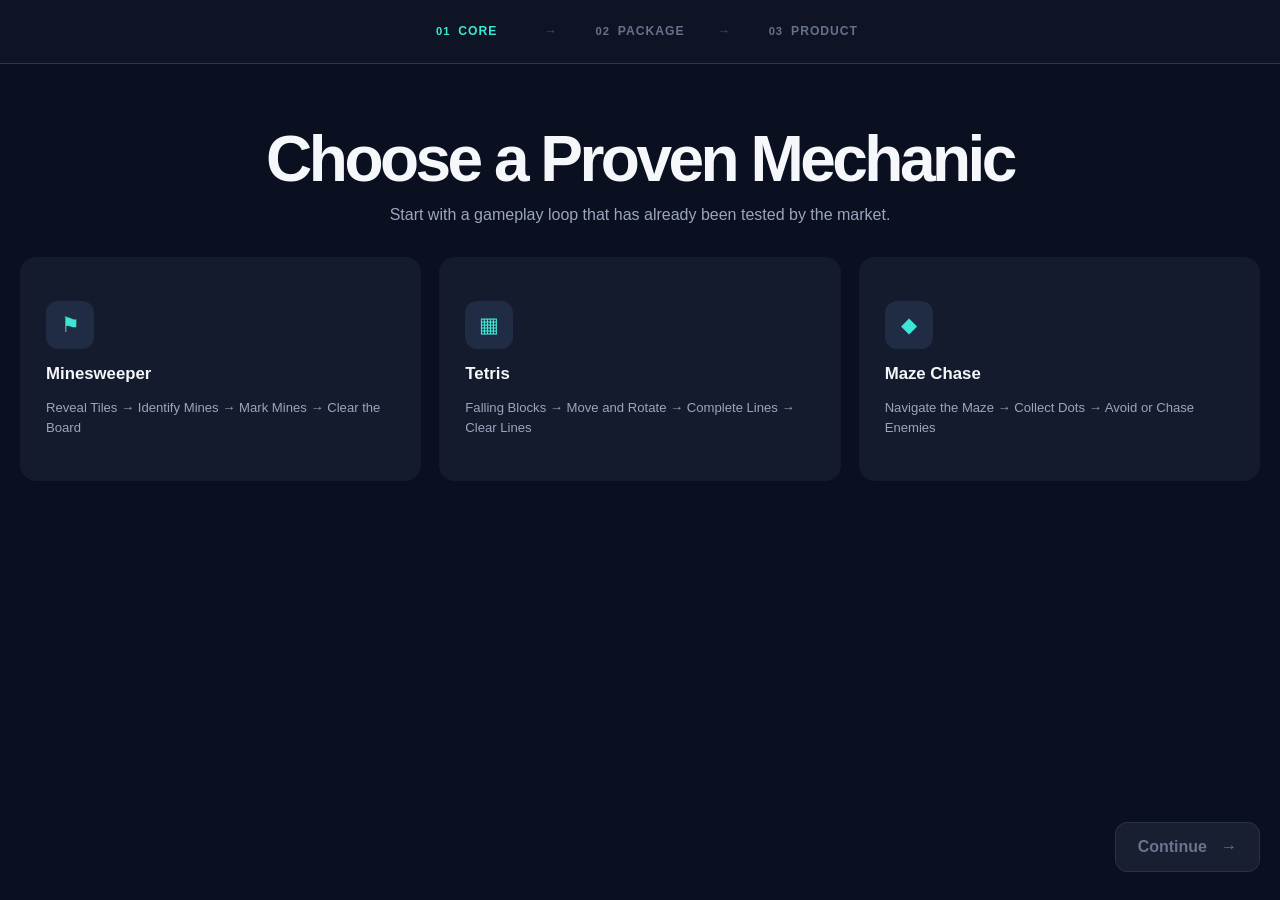
==== commit 4e6fc01e: "Add Minesweeper event UI version" ====
--- a/index.html
+++ b/index.html
@@ -6,7 +6,7 @@
     <meta name="description" content="A three-step classroom prototype about formulaic game-event production." />
     <title>Shanzhai Game Factory</title>
     <link rel="icon" type="image/svg+xml" href="data:image/svg+xml,%3Csvg xmlns='http://www.w3.org/2000/svg' viewBox='0 0 64 64'%3E%3Crect width='64' height='64' rx='14' fill='%230b1020'/%3E%3Cpath d='M13 22h22l-8 9h24L30 52l7-14H13z' fill='%233de5d4'/%3E%3C/svg%3E" />
-    <link rel="stylesheet" href="style.css?v=12" />
+    <link rel="stylesheet" href="style.css?v=18" />
   </head>
   <body>
     <header class="progress-header" aria-label="Production progress">
@@ -73,21 +73,27 @@
           </div>
           <div class="run-actions">
             <button class="button button-secondary" id="back-to-builder" type="button"><span aria-hidden="true">←</span> Back to Builder</button>
-            <button class="button button-secondary" id="reveal-mechanic" type="button">Reveal the Original Mechanic</button>
+            <button class="button button-primary" id="reveal-mechanic" type="button">Convert to Event Version</button>
             <span class="skin-action"><button class="button button-secondary" id="another-skin" type="button">Generate Another Skin</button><small>Same mechanic. New product.</small></span>
             <button class="button button-secondary" id="restart-game" type="button">Restart Game <span aria-hidden="true">↻</span></button>
           </div>
         </header>
 
-        <article class="game-frame" id="game-frame" data-mechanic="minesweeper" data-layout="0">
+        <article class="game-frame event-stage" id="game-frame" data-mechanic="minesweeper" data-layout="0" data-mode="core">
+          <img class="event-shell-background" id="event-shell-background" src="assets/event-ui/processed/event-shell.png" alt="" aria-hidden="true" />
           <header class="event-header">
             <div class="event-mark" id="event-mark" aria-hidden="true">✦</div>
             <h1 id="event-title">Neon Bloom Protocol</h1>
+            <p class="event-dialogue" id="event-dialogue"></p>
           </header>
 
           <div class="game-body">
             <section class="core-game" aria-label="Playable core mechanic"><div class="core-stage" id="game-stage"></div></section>
             <section class="packaging-panel" id="packaging-panel" aria-label="Selected packaging modules"></section>
+          </div>
+          <div class="mode-conversion" id="mode-conversion" hidden aria-live="polite">
+            <strong id="mode-conversion-status">Preserving core mechanic…</strong>
+            <div class="mode-conversion-bar" aria-hidden="true"><i id="mode-conversion-bar"></i></div>
           </div>
         </article>
         <p class="production-data"><span>Core Mechanic Reused: <b>100%</b></span><span>Visual Packaging Replaced: <b>92%</b></span><span>Original Gameplay Added: <b>3%</b></span><span>Market Readiness: <b>98%</b></span><small>Fictional production data for artistic commentary.</small></p>
@@ -96,6 +102,7 @@
 
     <output class="toast" id="toast" aria-live="polite"></output>
     <noscript><p class="noscript">This prototype requires JavaScript.</p></noscript>
-    <script src="script.js?v=12"></script>
+    <script src="assets/event-ui/event-ui-assets.js?v=4"></script>
+    <script src="script.js?v=18"></script>
   </body>
 </html>
--- a/style.css
+++ b/style.css
@@ -11,12 +11,13 @@
   --yellow: #f3ca5b;
   --accent: var(--cyan);
   --radius: 16px;
-  font-family: Inter, ui-sans-serif, system-ui, -apple-system, BlinkMacSystemFont, "Segoe UI", sans-serif;
+  font-family: Inter, "Noto Sans SC", "Microsoft YaHei", Arial, sans-serif;
 }
 
 * { box-sizing: border-box; }
 html { min-width: 0; }
 body { min-width: 0; min-height: 100vh; margin: 0; color: var(--text); background: var(--bg); line-height: 1.5; overflow-x: hidden; }
+body.is-running { height: 100vh; overflow: hidden; }
 button { color: inherit; font: inherit; }
 button:not(:disabled) { cursor: pointer; }
 button:focus-visible { outline: 3px solid var(--yellow); outline-offset: 3px; }
@@ -85,24 +86,42 @@
 .button-secondary:hover:not(:disabled) { border-color: var(--cyan); background: #182537; }
 .button-secondary:disabled { color: #66728a; background: #11182a; cursor: not-allowed; }
 
-.run-step { min-height: calc(100vh - 64px); padding: 20px 0 28px; animation: step-in 180ms ease both; }
-.run-toolbar { min-height: 58px; margin-bottom: 16px; display: flex; align-items: center; justify-content: space-between; gap: 18px; }
-.system-stamp { display: grid; gap: 2px; color: var(--muted); font-size: .68rem; letter-spacing: .09em; }
+.run-step { height: calc(100vh - 64px); min-height: 0; padding: 12px 0; display: grid; grid-template-rows: auto minmax(0, 1fr) auto; gap: 8px; overflow: hidden; animation: step-in 180ms ease both; }
+.run-toolbar { height: 78px; min-height: 78px; display: flex; align-items: center; justify-content: space-between; gap: 18px; overflow: hidden; }
+.system-stamp { min-width: 0; max-width: 510px; display: grid; gap: 2px; color: var(--muted); font-size: .68rem; letter-spacing: .09em; }
 .system-stamp strong { color: var(--cyan); font-size: .82rem; }
-.system-stamp small { max-width: 720px; letter-spacing: 0; overflow-wrap: anywhere; }
+.system-stamp small { max-width: 100%; overflow: hidden; letter-spacing: 0; text-overflow: ellipsis; white-space: nowrap; }
 .system-stamp small b { color: #d7deea; }
-.run-actions { display: flex; align-items: flex-start; flex-wrap: wrap; justify-content: flex-end; gap: 10px; }
-.run-actions .button { min-height: 44px; padding-inline: 16px; font-size: .82rem; }
+.run-actions { display: flex; align-items: flex-start; flex-wrap: nowrap; justify-content: flex-end; gap: 10px; }
+.run-actions .button { min-height: 44px; padding-inline: 16px; flex: 0 0 auto; font-size: .82rem; }
+#reveal-mechanic { width: 202px; }
+#restart-game { width: 150px; }
 .skin-action { display: grid; gap: 3px; text-align: center; }
 .skin-action small { color: var(--muted); font-size: .62rem; }
 
-.game-frame { --game-accent: var(--cyan); min-height: calc(100vh - 158px); overflow: hidden; background: var(--surface); border-radius: 20px; }
+.game-frame {
+  --game-accent: var(--cyan);
+  width: min(100%, calc((100vh - 228px) * 1.75));
+  max-height: calc(100vh - 228px);
+  min-height: 0;
+  aspect-ratio: 1792 / 1024;
+  position: relative;
+  isolation: isolate;
+  justify-self: center;
+  display: grid;
+  grid-template-rows: 104px minmax(0, 1fr);
+  overflow: hidden;
+  background: var(--surface);
+  border-radius: 20px;
+}
+.event-shell-background { position: absolute; inset: 0; z-index: 0; width: 100%; height: 100%; object-fit: cover; opacity: 0; pointer-events: none; transition: opacity 140ms ease; }
 .game-frame[data-mechanic="tetris"] { --game-accent: #b690ff; }
 .game-frame[data-mechanic="pacman"] { --game-accent: #62dfa6; }
-.event-header { min-height: 104px; padding: 18px 22px; display: grid; grid-template-columns: 58px minmax(0, 1fr) auto; align-items: center; gap: 18px; background: #1a2438; }
+.event-header { min-height: 0; padding: 14px 22px; position: relative; z-index: 3; display: grid; grid-template-columns: 58px minmax(0, 1fr); grid-template-rows: minmax(0, auto) minmax(0, auto); align-content: center; align-items: center; gap: 4px 18px; overflow: hidden; background: #1a2438; }
 .event-mark { width: 56px; aspect-ratio: 1; display: grid; place-items: center; color: #071413; background: var(--game-accent); border-radius: 16px; font-size: 1.35rem; }
-.event-header h1 { font-size: clamp(1.7rem, 3.3vw, 3rem); line-height: 1; letter-spacing: -.045em; text-transform: uppercase; }
-.game-frame:not(.has-character) .event-header { grid-template-columns: 58px minmax(0, 1fr); }
+.event-header h1 { min-width: 0; overflow: hidden; font-size: clamp(1.3rem, 2.7vw, 2.5rem); line-height: 1; letter-spacing: -.045em; text-overflow: ellipsis; text-transform: uppercase; white-space: nowrap; }
+.event-dialogue { min-width: 0; height: 2.6em; overflow: hidden; color: var(--muted); font-size: clamp(.68rem, 1vw, .82rem); line-height: 1.3; visibility: hidden; opacity: 0; display: -webkit-box; -webkit-box-orient: vertical; -webkit-line-clamp: 2; }
+.event-mark { grid-row: 1 / 3; }
 .character-module { min-width: 190px; padding: 9px 12px; display: grid; grid-template-columns: 48px minmax(0, 1fr); align-items: center; gap: 10px; background: #232036; border-radius: 14px; }
 .abstract-portrait { width: 46px; aspect-ratio: 1; position: relative; overflow: hidden; background: var(--pink); border-radius: 50%; }
 .abstract-portrait i { width: 21px; aspect-ratio: 1; position: absolute; left: 13px; top: 6px; background: #ffd7c9; border-radius: 50%; }
@@ -112,11 +131,12 @@
 .story-module strong { color: var(--pink); white-space: nowrap; }
 .story-module p { color: #d6cfdf; font-size: .88rem; }
 
-.game-body { padding: 16px; display: grid; grid-template-columns: minmax(0, 1fr) 280px; gap: 16px; }
-.core-game { min-width: 0; overflow: hidden; background: #101728; border-radius: var(--radius); }
-.core-stage { min-height: 520px; }
-.packaging-panel { min-width: 0; display: grid; align-content: start; gap: 12px; }
-.package-module { min-width: 0; padding: 16px; background: var(--surface-2); border-radius: 14px; }
+.game-body { min-height: 0; padding: 12px; position: relative; z-index: 2; display: grid; grid-template-columns: minmax(0, 1fr) 250px; gap: 12px; overflow: hidden; }
+.core-game { min-width: 0; min-height: 0; overflow: hidden; background: #101728; border-radius: var(--radius); }
+.core-stage { height: 100%; min-height: 0; overflow: hidden; }
+.packaging-panel { min-width: 0; min-height: 0; display: grid; align-content: start; gap: 8px; overflow: hidden; transition: opacity 140ms ease; }
+.packaging-panel.is-concealed { visibility: hidden; opacity: 0; pointer-events: none; }
+.package-module { min-width: 0; padding: 10px; background: var(--surface-2); border-radius: 14px; }
 .extension-module { display: grid; grid-template-columns: 34px minmax(0, 1fr); align-items: center; gap: 1px 10px; }
 .extension-module > span { width: 34px; aspect-ratio: 1; grid-row: 1 / 3; display: grid; place-items: center; color: #071413; background: var(--game-accent); border-radius: 9px; font-weight: 900; }
 .extension-module small { color: var(--muted); font-size: .68rem; }
@@ -160,11 +180,18 @@
 .draw-button:active, .core-button:active:not(:disabled) { transform: translateY(1px); }
 .core-button:disabled { opacity: .38; cursor: not-allowed; }
 
-/* Three fixed layout families; Build & Run selects one internally. */
-.game-frame[data-layout="1"] .game-body { grid-template-columns: 1fr; }
-.game-frame[data-layout="1"] .packaging-panel { grid-template-columns: repeat(auto-fit, minmax(210px, 1fr)); }
-.game-frame[data-layout="1"] .core-stage { min-height: 560px; }
-.game-frame[data-layout="2"] .game-body { grid-template-columns: 300px minmax(0, 1fr); }
+/* Three v3 layout families. These rules are shared by prototype and art modes. */
+.game-frame[data-layout="0"] .core-game { grid-column: 1; grid-row: 1; }
+.game-frame[data-layout="0"] .packaging-panel { grid-column: 2; grid-row: 1; }
+.game-frame[data-layout="1"] .game-body { grid-template-columns: 1fr; grid-template-rows: minmax(0, 1fr) auto; }
+.game-frame[data-layout="1"] .core-game { grid-column: 1; grid-row: 1; }
+.game-frame[data-layout="1"] .packaging-panel {
+  grid-column: 1;
+  grid-row: 2;
+  grid-template-columns: repeat(auto-fit, minmax(135px, 1fr));
+  align-content: stretch;
+}
+.game-frame[data-layout="2"] .game-body { grid-template-columns: 250px minmax(0, 1fr); }
 .game-frame[data-layout="2"] .packaging-panel { grid-column: 1; grid-row: 1; }
 .game-frame[data-layout="2"] .core-game { grid-column: 2; grid-row: 1; }
 .game-frame:not(.has-packaging) .game-body { grid-template-columns: 1fr; }
@@ -179,7 +206,7 @@
 
 /* Minesweeper */
 .minesweeper-game { min-height: 520px; padding: 16px; display: grid; grid-template-rows: auto 1fr auto; gap: 16px; background: #101a2d; }
-.mine-board { width: min(500px, 100%); aspect-ratio: 1; padding: 10px; place-self: center; display: grid; grid-template-columns: repeat(var(--board-size), 1fr); gap: 4px; background: #0c1424; border-radius: 16px; }
+.mine-board { width: min(500px, 100%); aspect-ratio: 1; padding: 10px; place-self: center; display: grid; grid-template-columns: repeat(var(--board-size), minmax(0, 1fr)); grid-template-rows: repeat(var(--board-size), minmax(0, 1fr)); gap: 4px; background: #0c1424; border-radius: 16px; }
 .mine-cell { min-width: 0; padding: 0; color: #dce9f5; background: #26344d; border: 1px solid #34445f; border-radius: 7px; font-size: clamp(.65rem, 2vw, 1rem); font-weight: 900; transition: background 100ms ease, transform 100ms ease; }
 .mine-cell:hover:not(:disabled) { background: #314361; transform: scale(.96); }
 .mine-cell.is-revealed { background: #151f31; border-color: #253249; }
@@ -242,7 +269,245 @@
 .game-frame.is-unpackaged .event-header { background: #171f31; }
 .game-frame.is-unpackaged .event-mark { color: #d8deea; background: #3b465c; }
 
-.production-data { margin: 12px 0 0; padding: 10px 14px; display: flex; flex-wrap: wrap; gap: 7px 18px; color: var(--muted); background: #0e1424; border-radius: 10px; font-size: .68rem; }
+/* Event UI art changes appearance only; both modes share the same DOM and geometry. */
+.event-sprite {
+  display: block;
+  object-fit: fill;
+  pointer-events: none;
+  user-select: none;
+}
+.event-board-frame,
+.event-board-grid,
+.event-line-clear {
+  position: absolute;
+  inset: 0;
+  z-index: 3;
+  width: 100%;
+  height: 100%;
+  opacity: 0;
+  pointer-events: none;
+}
+.event-board-grid { inset: 4%; z-index: 1; width: 92%; height: 92%; }
+.event-line-clear { inset: auto 0; top: 45%; z-index: 4; height: auto; animation: line-flash 520ms ease both; }
+
+.game-board-shell {
+  min-width: 0;
+  min-height: 0;
+  position: relative;
+  place-self: center;
+  isolation: isolate;
+  overflow: hidden;
+}
+.mine-board-shell { width: auto; max-width: 100%; height: 100%; max-height: 100%; aspect-ratio: 1; }
+.tetris-board-shell { width: auto; max-width: 100%; height: 100%; max-height: 100%; aspect-ratio: 1 / 2; }
+.maze-board-shell { width: auto; max-width: 100%; height: 100%; max-height: 100%; aspect-ratio: 17 / 13; }
+
+.mine-board-shell .mine-board,
+.tetris-board-shell .tetris-board,
+.maze-board-shell .maze-board {
+  width: 100%;
+  height: 100%;
+  position: relative;
+  z-index: 2;
+  overflow: hidden;
+}
+.minesweeper-game,
+.tetris-game,
+.pacman-game {
+  height: 100%;
+  min-height: 0;
+}
+.tetris-playfield { min-height: 0; overflow: hidden; }
+
+.game-frame.is-event-mode .event-shell-background,
+.game-frame.is-event-mode .event-board-frame,
+.game-frame.is-event-mode .event-board-grid,
+.game-frame.is-event-mode .event-line-clear { opacity: 1; }
+.game-frame.is-event-mode .event-dialogue { visibility: visible; opacity: 1; }
+.game-frame.is-event-mode .event-mark { visibility: hidden; }
+.game-frame.is-event-mode .event-header { color: #4d351f; background: transparent; }
+.game-frame.is-event-mode .event-header h1 { color: #4d351f; font-family: Georgia, "Times New Roman", serif; text-transform: none; }
+.game-frame.is-event-mode .event-dialogue { color: #69482c; font-family: Georgia, "Times New Roman", serif; font-weight: 700; }
+.game-frame.is-event-mode .core-game,
+.game-frame.is-event-mode .minesweeper-game,
+.game-frame.is-event-mode .tetris-game,
+.game-frame.is-event-mode .pacman-game { background-color: rgba(255, 247, 220, .76); }
+.game-frame.is-event-mode .game-hud { color: #fff8e8; background-color: rgba(96, 67, 39, .88); }
+.game-frame.is-event-mode .game-status { color: #63482f; font-weight: 700; }
+.game-frame.is-event-mode .package-module { color: #4d351f; background-color: rgba(255, 247, 220, .9); }
+.game-frame.is-event-mode .package-module small,
+.game-frame.is-event-mode .package-module p,
+.game-frame.is-event-mode .package-module span { color: #765a3e; }
+.game-frame.is-event-mode .package-module strong { color: #5d3d20; }
+.game-frame.is-event-mode .core-button { color: #53371e; background-color: #fff2c7; border-color: #b8873d; }
+.game-frame.is-event-mode .core-button:hover:not(:disabled) { background-color: #ffe6a1; }
+
+.game-frame.is-event-mode .mine-cell {
+  color: #684321;
+  background-color: transparent;
+  background-image: url("assets/event-ui/processed/minesweeper/cell-closed.png");
+  background-repeat: no-repeat;
+  background-position: center;
+  background-size: 100% 100%;
+  border-color: transparent;
+  box-shadow: none;
+}
+.game-frame.is-event-mode .event-mine-cellOpen { background-image: url("assets/event-ui/processed/minesweeper/cell-open.png"); }
+.game-frame.is-event-mode .event-mine-number1 { background-image: url("assets/event-ui/processed/minesweeper/number-1.png"); }
+.game-frame.is-event-mode .event-mine-number2 { background-image: url("assets/event-ui/processed/minesweeper/number-2.png"); }
+.game-frame.is-event-mode .event-mine-number3 { background-image: url("assets/event-ui/processed/minesweeper/number-3.png"); }
+.game-frame.is-event-mode .event-mine-number4 { background-image: url("assets/event-ui/processed/minesweeper/number-4.png"); }
+.game-frame.is-event-mode .event-mine-number1,
+.game-frame.is-event-mode .event-mine-number2,
+.game-frame.is-event-mode .event-mine-number3,
+.game-frame.is-event-mode .event-mine-number4 { color: transparent; }
+.game-frame.is-event-mode .event-mine-flag {
+  color: transparent;
+  background-image: url("assets/event-ui/processed/minesweeper/flag.png"), url("assets/event-ui/processed/minesweeper/cell-closed.png");
+  background-size: 58% 74%, 100% 100%;
+}
+.game-frame.is-event-mode .event-mine-mine {
+  color: transparent;
+  background-image: url("assets/event-ui/processed/minesweeper/mine.png"), url("assets/event-ui/processed/minesweeper/cell-open.png");
+  background-size: 72% 72%, 100% 100%;
+}
+
+/* Minesweeper's final-art skin uses the supplied split images without changing layout. */
+.game-frame.is-event-mode[data-mechanic="minesweeper"] .event-header,
+.game-frame.is-event-mode[data-mechanic="minesweeper"] .minesweeper-game,
+.game-frame.is-event-mode[data-mechanic="minesweeper"] .game-hud,
+.game-frame.is-event-mode[data-mechanic="minesweeper"] .package-module {
+  position: relative;
+  isolation: isolate;
+  background-color: transparent;
+}
+.game-frame.is-event-mode[data-mechanic="minesweeper"] .event-header::before,
+.game-frame.is-event-mode[data-mechanic="minesweeper"] .minesweeper-game::before,
+.game-frame.is-event-mode[data-mechanic="minesweeper"] .game-hud::before,
+.game-frame.is-event-mode[data-mechanic="minesweeper"] .package-module::before {
+  content: "";
+  position: absolute;
+  inset: 0;
+  z-index: 0;
+  pointer-events: none;
+}
+.game-frame.is-event-mode[data-mechanic="minesweeper"] .event-header > *,
+.game-frame.is-event-mode[data-mechanic="minesweeper"] .minesweeper-game > *,
+.game-frame.is-event-mode[data-mechanic="minesweeper"] .game-hud > *,
+.game-frame.is-event-mode[data-mechanic="minesweeper"] .package-module > * { position: relative; z-index: 1; }
+.game-frame.is-event-mode[data-mechanic="minesweeper"] .event-header::before {
+  inset: 6px 10px;
+  border: 12px solid transparent;
+  border-image: url("assets/event-ui/processed/common/dialog-panel.png") 46 58 46 86 fill stretch;
+}
+.game-frame.is-event-mode[data-mechanic="minesweeper"] .minesweeper-game::before {
+  border: 14px solid transparent;
+  border-image: url("assets/event-ui/processed/minesweeper/game-panel.png") 48 fill stretch;
+}
+.game-frame.is-event-mode[data-mechanic="minesweeper"] .game-hud::before {
+  border: 8px solid transparent;
+  border-image: url("assets/event-ui/processed/common/wood-panel.png") 25 42 fill stretch;
+}
+.game-frame.is-event-mode[data-mechanic="minesweeper"] .package-module::before {
+  border: 10px solid transparent;
+  border-image: url("assets/event-ui/processed/common/panel.png") 44 fill stretch;
+}
+.game-frame.is-event-mode[data-mechanic="minesweeper"] .core-game { background-color: transparent; }
+.game-frame.is-event-mode[data-mechanic="minesweeper"] .event-mark {
+  visibility: visible;
+  color: #5d3d20;
+  background: transparent url("assets/event-ui/processed/common/circular-button.png") center / contain no-repeat;
+  border-radius: 0;
+}
+.game-frame.is-event-mode[data-mechanic="minesweeper"] .mine-board { background: rgba(35, 27, 29, .92); }
+.game-frame.is-event-mode[data-mechanic="minesweeper"] .event-mine-cellClosed {
+  background-image: url("assets/event-ui/processed/minesweeper/cell-closed.png");
+  background-size: contain;
+}
+.game-frame.is-event-mode[data-mechanic="minesweeper"] .monetization-module { border-bottom-color: transparent; }
+.event-mine-outcome,
+.event-mine-impact {
+  position: absolute !important;
+  left: 50%;
+  top: 50%;
+  z-index: 4 !important;
+  width: min(28%, 170px);
+  height: auto;
+  opacity: 0;
+  object-fit: contain;
+  transform: translate(-50%, -50%);
+  pointer-events: none;
+}
+.event-mine-impact { z-index: 3 !important; width: min(38%, 230px); }
+.game-frame.is-event-mode[data-mechanic="minesweeper"] .event-mine-outcome,
+.game-frame.is-event-mode[data-mechanic="minesweeper"] .event-mine-impact { opacity: 1; }
+
+.game-frame.is-event-mode .tetris-cell { background-color: rgba(255, 246, 214, .35); }
+.game-frame.is-event-mode .tetris-cell[class*="block-"] {
+  background-color: transparent;
+  background-repeat: no-repeat;
+  background-position: center;
+  background-size: 100% 100%;
+  box-shadow: none;
+}
+.game-frame.is-event-mode .tetris-cell.block-1 { background-image: url("assets/event-ui/processed/tetris/block-1.png"); }
+.game-frame.is-event-mode .tetris-cell.block-2 { background-image: url("assets/event-ui/processed/tetris/block-2.png"); }
+.game-frame.is-event-mode .tetris-cell.block-3 { background-image: url("assets/event-ui/processed/tetris/block-3.png"); }
+.game-frame.is-event-mode .tetris-cell.block-4 { background-image: url("assets/event-ui/processed/tetris/block-4.png"); }
+.game-frame.is-event-mode .tetris-cell.block-5 { background-image: url("assets/event-ui/processed/tetris/block-5.png"); }
+.game-frame.is-event-mode .tetris-cell.block-6 { background-image: url("assets/event-ui/processed/tetris/block-6.png"); }
+.game-frame.is-event-mode .tetris-cell.block-7 { background-image: url("assets/event-ui/processed/tetris/block-7.png"); }
+.game-frame.is-event-mode .tetris-cell.block-8 { background-image: url("assets/event-ui/processed/tetris/block-8.png"); }
+.game-frame.is-event-mode .tetris-info strong { color: #765020; }
+
+.game-frame.is-event-mode .maze-cell {
+  background-color: transparent;
+  background-image: url("assets/event-ui/processed/maze/floor.png");
+  background-repeat: no-repeat;
+  background-position: center;
+  background-size: 100% 100%;
+}
+.game-frame.is-event-mode .maze-cell.is-wall { background-color: transparent; background-image: url("assets/event-ui/processed/maze/wall-horizontal.png"); }
+.game-frame.is-event-mode .maze-cell.maze-wall-vertical { background-image: url("assets/event-ui/processed/maze/wall-vertical.png"); }
+.game-frame.is-event-mode .maze-cell.maze-wall-corner { background-image: url("assets/event-ui/processed/maze/wall-corner.png"); }
+.game-frame.is-event-mode .maze-cell.maze-wall-t { background-image: url("assets/event-ui/processed/maze/wall-t.png"); }
+.game-frame.is-event-mode .maze-cell.maze-wall-cross { background-image: url("assets/event-ui/processed/maze/wall-cross.png"); }
+.game-frame.is-event-mode .maze-dot,
+.game-frame.is-event-mode .maze-player,
+.game-frame.is-event-mode .maze-enemy,
+.game-frame.is-event-mode .maze-special {
+  background-color: transparent;
+  background-repeat: no-repeat;
+  background-position: center;
+  background-size: contain;
+  border-color: transparent;
+}
+.game-frame.is-event-mode .maze-dot { background-image: url("assets/event-ui/processed/maze/collectible.png"); border-radius: 0; }
+.game-frame.is-event-mode .maze-player { background-image: url("assets/event-ui/processed/maze/player.png"); }
+.game-frame.is-event-mode .maze-enemy { background-image: url("assets/event-ui/processed/maze/enemy.png"); }
+.game-frame.is-event-mode .maze-enemy::after { opacity: 0; }
+.game-frame.is-event-mode .maze-special { background-image: url("assets/event-ui/processed/maze/power-item.png"); }
+.game-frame.is-event-mode .maze-special.temporaryShield { background-image: url("assets/event-ui/processed/maze/shield.png"); }
+.game-frame.is-event-mode .maze-player.has-shield { background-image: url("assets/event-ui/processed/maze/shield.png"), url("assets/event-ui/processed/maze/player.png"); }
+
+.mode-conversion {
+  position: absolute;
+  inset: 0;
+  z-index: 20;
+  display: grid;
+  place-content: center;
+  gap: 12px;
+  color: var(--cyan);
+  background: rgba(8, 13, 27, .9);
+  text-align: center;
+}
+.mode-conversion strong { font-size: clamp(.85rem, 2vw, 1.3rem); }
+.mode-conversion-bar { width: min(420px, 70vw); height: 6px; overflow: hidden; background: #243149; border-radius: 99px; }
+.mode-conversion-bar i { width: 0; height: 100%; display: block; background: var(--cyan); transition: width 180ms linear; }
+
+@keyframes line-flash { 0% { opacity: 0; } 35% { opacity: 1; } 100% { opacity: 0; } }
+
+.production-data { height: 48px; margin: 0; padding: 7px 14px; display: flex; flex-wrap: wrap; align-content: center; gap: 2px 18px; overflow: hidden; color: var(--muted); background: #0e1424; border-radius: 10px; font-size: .68rem; }
 .production-data b { color: #dce4ef; }
 .production-data small { width: 100%; color: #66728a; font-size: .6rem; }
 
@@ -256,25 +521,62 @@
 @media (max-width: 980px) {
   .template-grid { grid-template-columns: repeat(2, minmax(0, 1fr)); }
   .template-grid .choice-card:last-child:nth-child(odd) { width: calc(50% - 9px); grid-column: 1 / -1; justify-self: center; }
-  .game-body, .game-frame[data-layout="2"] .game-body { grid-template-columns: 1fr; }
-  .game-frame[data-layout="2"] .packaging-panel, .game-frame[data-layout="2"] .core-game { grid-column: auto; grid-row: auto; }
-  .packaging-panel { grid-template-columns: repeat(auto-fit, minmax(210px, 1fr)); }
-  .core-stage { min-height: 480px; }
+  .game-body { grid-template-columns: minmax(0, 1fr) 220px; }
+  .game-frame[data-layout="1"] .game-body { grid-template-columns: 1fr; }
+  .game-frame[data-layout="2"] .game-body { grid-template-columns: 220px minmax(0, 1fr); }
+  .packaging-panel { grid-template-columns: 1fr; }
+  .game-frame[data-layout="1"] .packaging-panel { grid-template-columns: repeat(auto-fit, minmax(125px, 1fr)); }
+  .core-stage { min-height: 0; }
+}
+
+@media (max-height: 800px) and (min-width: 721px) {
+  .game-body { padding: 8px; gap: 8px; }
+  .packaging-panel { gap: 4px; }
+  .package-module { padding: 6px; }
+  .character-package { grid-template-columns: 38px minmax(0, 1fr); gap-inline: 7px; }
+  .character-package .abstract-portrait { width: 38px; }
+  .story-package { gap: 2px; }
+  .story-package p {
+    overflow: hidden;
+    line-height: 1.25;
+    display: -webkit-box;
+    -webkit-box-orient: vertical;
+    -webkit-line-clamp: 2;
+  }
+  .reward-row, .progress-bar { margin-top: 4px; }
+  .reward-row { gap: 4px; }
+  .reward-item { padding-block: 5px; }
+  .gacha-module { gap: 4px; }
+  .countdown-module strong { font-size: 1.25rem; }
+  .mission-module > small { margin-top: 3px; }
 }
 
 @media (max-width: 720px) {
+  body.is-running { height: auto; overflow-y: auto; }
   .progress-track { width: calc(100% - 18px); }
   .progress-track li { font-size: .64rem; }
   .app-shell { width: min(100% - 20px, 1240px); }
   .wizard-step { padding-top: 34px; }
   .step-copy h1 { font-size: 2.35rem; }
   .asset-grid { grid-template-columns: repeat(2, minmax(0, 1fr)); }
-  .run-toolbar { align-items: stretch; flex-direction: column; }
+  .run-step { height: auto; min-height: calc(100vh - 64px); display: block; overflow: visible; }
+  .run-toolbar { margin-bottom: 12px; align-items: stretch; flex-direction: column; }
   .run-actions { display: grid; grid-template-columns: 1fr 1fr; }
   .skin-action { width: 100%; }
   .skin-action .button { width: 100%; }
+  .game-frame { width: 100%; max-height: none; aspect-ratio: auto; grid-template-rows: 104px auto; }
+  .game-body,
+  .game-frame[data-layout="1"] .game-body,
+  .game-frame[data-layout="2"] .game-body { grid-template-columns: 1fr; overflow: visible; }
+  .game-frame[data-layout="1"] .game-body { grid-template-rows: auto auto; }
+  .game-frame[data-layout="0"] .packaging-panel,
+  .game-frame[data-layout="0"] .core-game,
+  .game-frame[data-layout="1"] .packaging-panel,
+  .game-frame[data-layout="1"] .core-game,
+  .game-frame[data-layout="2"] .packaging-panel,
+  .game-frame[data-layout="2"] .core-game { grid-column: auto; grid-row: auto; }
+  .core-stage { min-height: 480px; }
   .event-header { grid-template-columns: 48px minmax(0, 1fr); }
-  .game-frame:not(.has-character) .event-header { grid-template-columns: 48px minmax(0, 1fr); }
   .event-mark { width: 48px; }
   .character-module { grid-column: 1 / -1; }
   .story-module { align-items: flex-start; flex-direction: column; gap: 2px; }
@@ -301,7 +603,7 @@
   .event-header { padding: 14px; }
   .event-header h1 { font-size: 1.7rem; }
   .event-mark { display: none; }
-  .event-header, .game-frame:not(.has-character) .event-header { grid-template-columns: 1fr; }
+  .event-header { grid-template-columns: 1fr; }
   .character-module { grid-column: auto; min-width: 0; }
   .packaging-panel, .game-frame[data-layout="1"] .packaging-panel { grid-template-columns: 1fr; }
   .core-stage, .game-frame[data-layout="1"] .core-stage { min-height: 440px; }
